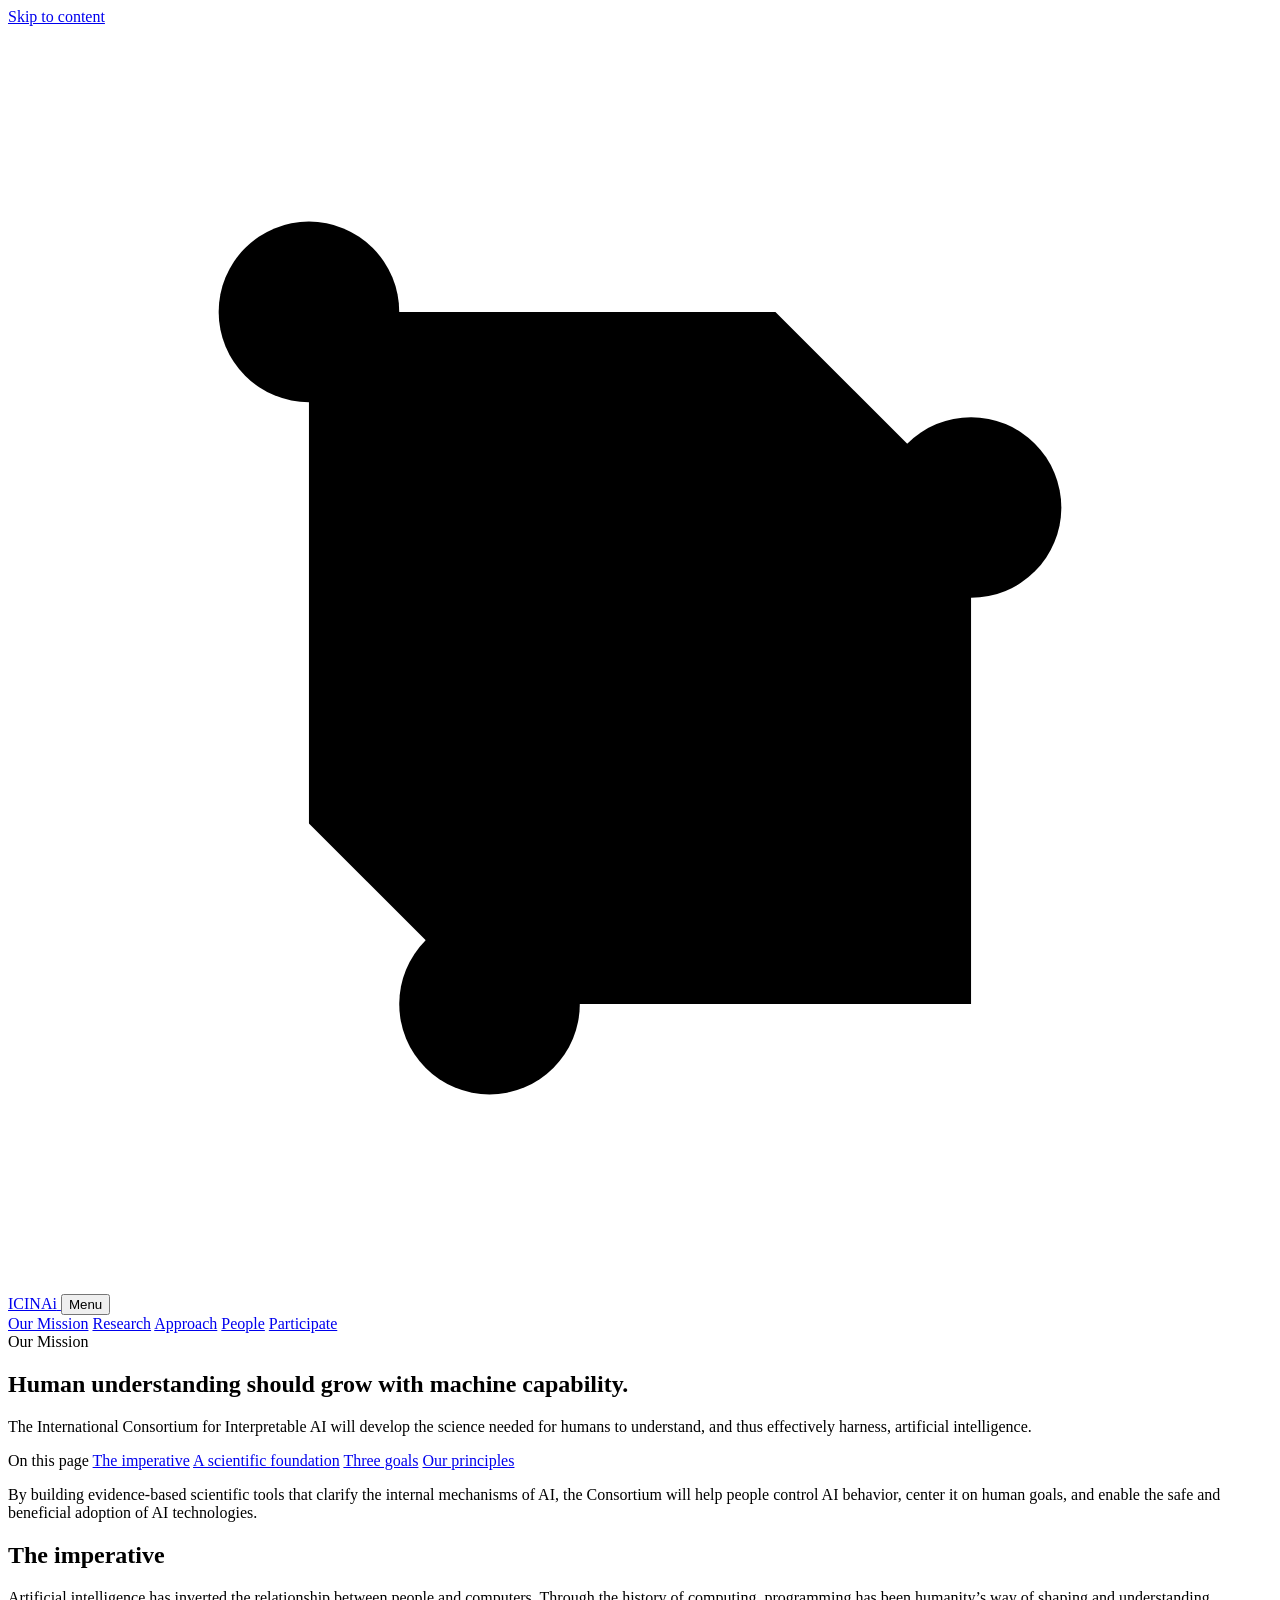
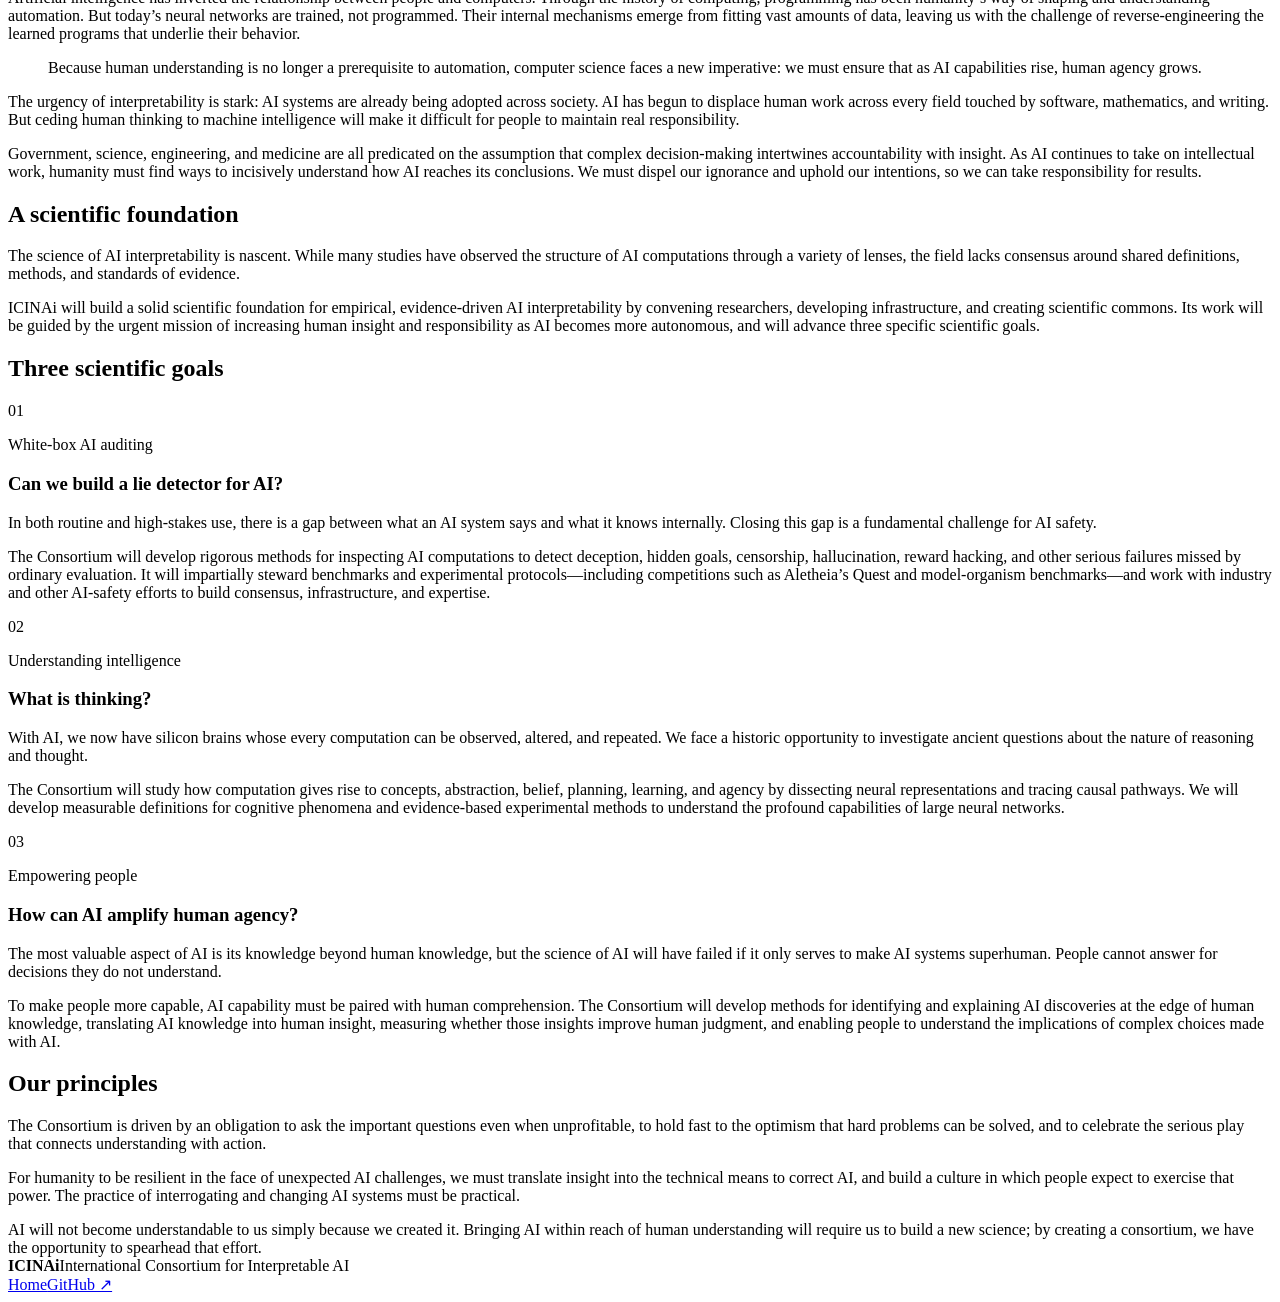
==== mission/index.html @ 148579be "Point GitHub links at the renamed icinai org Co-Authored-By: Claude Opus 5.5 (1M context) <noreply@a" ====
<!doctype html>
<html lang="en">
<head>
  <meta charset="utf-8">
  <meta name="viewport" content="width=device-width, initial-scale=1">
  <meta name="description" content="ICINAi is building the science needed for people to understand, guide, and effectively harness artificial intelligence.">
  <title>Our Mission — ICINAi</title>
  <link rel="icon" href="../favicon.svg" type="image/svg+xml">
  <link rel="preconnect" href="https://fonts.googleapis.com">
  <link rel="preconnect" href="https://fonts.gstatic.com" crossorigin>
  <link href="https://fonts.googleapis.com/css2?family=DM+Sans:wght@400;500;600;700&family=Manrope:wght@500;600;700&display=swap" rel="stylesheet">
  <link rel="stylesheet" href="../styles.css">
</head>
<body class="mission-page">
  <a class="skip-link" href="#main">Skip to content</a>
  <header class="site-header dark-header">
    <a class="brand" href="../" aria-label="ICINAi home">
      <svg class="brand-mark" viewBox="0 0 42 42" aria-hidden="true">
        <path d="M10 9.5h15.5L32 16v16.5H16L10 26.5z"/>
        <circle cx="10" cy="9.5" r="3"/><circle cx="32" cy="16" r="3"/><circle cx="16" cy="32.5" r="3"/>
        <path d="M16 16h9v10h-9z"/>
      </svg>
      <span>ICINAi</span>
    </a>
    <button class="menu-button" aria-expanded="false" aria-controls="site-nav">Menu</button>
    <nav id="site-nav" class="site-nav" aria-label="Primary navigation">
      <a class="active" href="./">Our Mission</a>
      <a href="../index.html#priorities">Research</a>
      <a href="../index.html#approach">Approach</a>
      <a href="../people/">People</a>
      <a class="nav-action" href="../participate/">Participate</a>
    </nav>
  </header>

  <main id="main">
    <section class="mission-hero">
      <div class="mission-kicker">Our Mission</div>
      <h1>Human understanding should grow with machine capability.</h1>
      <p>The International Consortium for Interpretable AI will develop the science needed for humans to understand, and thus effectively harness, artificial intelligence.</p>
    </section>

    <div class="mission-layout section-shell">
      <aside class="mission-rail" aria-label="On this page">
        <span>On this page</span>
        <a href="#imperative">The imperative</a>
        <a href="#foundation">A scientific foundation</a>
        <a href="#goals">Three goals</a>
        <a href="#principles">Our principles</a>
      </aside>

      <article class="mission-article">
        <p class="article-lede">By building evidence-based scientific tools that clarify the internal mechanisms of AI, the Consortium will help people control AI behavior, center it on human goals, and enable the safe and beneficial adoption of AI technologies.</p>

        <section id="imperative">
          <h2>The imperative</h2>
          <p>Artificial intelligence has inverted the relationship between people and computers. Through the history of computing, programming has been humanity’s way of shaping and understanding automation. But today’s neural networks are trained, not programmed. Their internal mechanisms emerge from fitting vast amounts of data, leaving us with the challenge of reverse-engineering the learned programs that underlie their behavior.</p>
          <blockquote>Because human understanding is no longer a prerequisite to automation, computer science faces a new imperative: we must ensure that as AI capabilities rise, human agency grows.</blockquote>
          <p>The urgency of interpretability is stark: AI systems are already being adopted across society. AI has begun to displace human work across every field touched by software, mathematics, and writing. But ceding human thinking to machine intelligence will make it difficult for people to maintain real responsibility.</p>
          <p>Government, science, engineering, and medicine are all predicated on the assumption that complex decision-making intertwines accountability with insight. As AI continues to take on intellectual work, humanity must find ways to incisively understand how AI reaches its conclusions. We must dispel our ignorance and uphold our intentions, so we can take responsibility for results.</p>
        </section>

        <section id="foundation">
          <h2>A scientific foundation</h2>
          <p>The science of AI interpretability is nascent. While many studies have observed the structure of AI computations through a variety of lenses, the field lacks consensus around shared definitions, methods, and standards of evidence.</p>
          <p>ICINAi will build a solid scientific foundation for empirical, evidence-driven AI interpretability by convening researchers, developing infrastructure, and creating scientific commons. Its work will be guided by the urgent mission of increasing human insight and responsibility as AI becomes more autonomous, and will advance three specific scientific goals.</p>
        </section>

        <section id="goals" class="goal-chapters">
          <h2>Three scientific goals</h2>
          <div class="goal-chapter">
            <div class="goal-number">01</div>
            <div>
              <p class="goal-label">White-box AI auditing</p>
              <h3>Can we build a lie detector for AI?</h3>
              <p>In both routine and high-stakes use, there is a gap between what an AI system says and what it knows internally. Closing this gap is a fundamental challenge for AI safety.</p>
              <p>The Consortium will develop rigorous methods for inspecting AI computations to detect deception, hidden goals, censorship, hallucination, reward hacking, and other serious failures missed by ordinary evaluation. It will impartially steward benchmarks and experimental protocols—including competitions such as Aletheia’s Quest and model-organism benchmarks—and work with industry and other AI-safety efforts to build consensus, infrastructure, and expertise.</p>
            </div>
          </div>
          <div class="goal-chapter">
            <div class="goal-number">02</div>
            <div>
              <p class="goal-label">Understanding intelligence</p>
              <h3>What is thinking?</h3>
              <p>With AI, we now have silicon brains whose every computation can be observed, altered, and repeated. We face a historic opportunity to investigate ancient questions about the nature of reasoning and thought.</p>
              <p>The Consortium will study how computation gives rise to concepts, abstraction, belief, planning, learning, and agency by dissecting neural representations and tracing causal pathways. We will develop measurable definitions for cognitive phenomena and evidence-based experimental methods to understand the profound capabilities of large neural networks.</p>
            </div>
          </div>
          <div class="goal-chapter">
            <div class="goal-number">03</div>
            <div>
              <p class="goal-label">Empowering people</p>
              <h3>How can AI amplify human agency?</h3>
              <p>The most valuable aspect of AI is its knowledge beyond human knowledge, but the science of AI will have failed if it only serves to make AI systems superhuman. People cannot answer for decisions they do not understand.</p>
              <p>To make people more capable, AI capability must be paired with human comprehension. The Consortium will develop methods for identifying and explaining AI discoveries at the edge of human knowledge, translating AI knowledge into human insight, measuring whether those insights improve human judgment, and enabling people to understand the implications of complex choices made with AI.</p>
            </div>
          </div>
        </section>

        <section id="principles">
          <h2>Our principles</h2>
          <p>The Consortium is driven by an obligation to ask the important questions even when unprofitable, to hold fast to the optimism that hard problems can be solved, and to celebrate the serious play that connects understanding with action.</p>
          <p>For humanity to be resilient in the face of unexpected AI challenges, we must translate insight into the technical means to correct AI, and build a culture in which people expect to exercise that power. The practice of interrogating and changing AI systems must be practical.</p>
          <div class="closing-statement">AI will not become understandable to us simply because we created it. Bringing AI within reach of human understanding will require us to build a new science; by creating a consortium, we have the opportunity to spearhead that effort.</div>
        </section>
      </article>
    </div>
  </main>

  <footer class="site-footer">
    <div class="footer-brand"><strong>ICINAi</strong><span>International Consortium for Interpretable AI</span></div>
    <div class="footer-meta"><a href="../index.html">Home</a><a href="https://github.com/icinai">GitHub ↗</a></div>
  </footer>
  <script src="../script.js"></script>
</body>
</html>
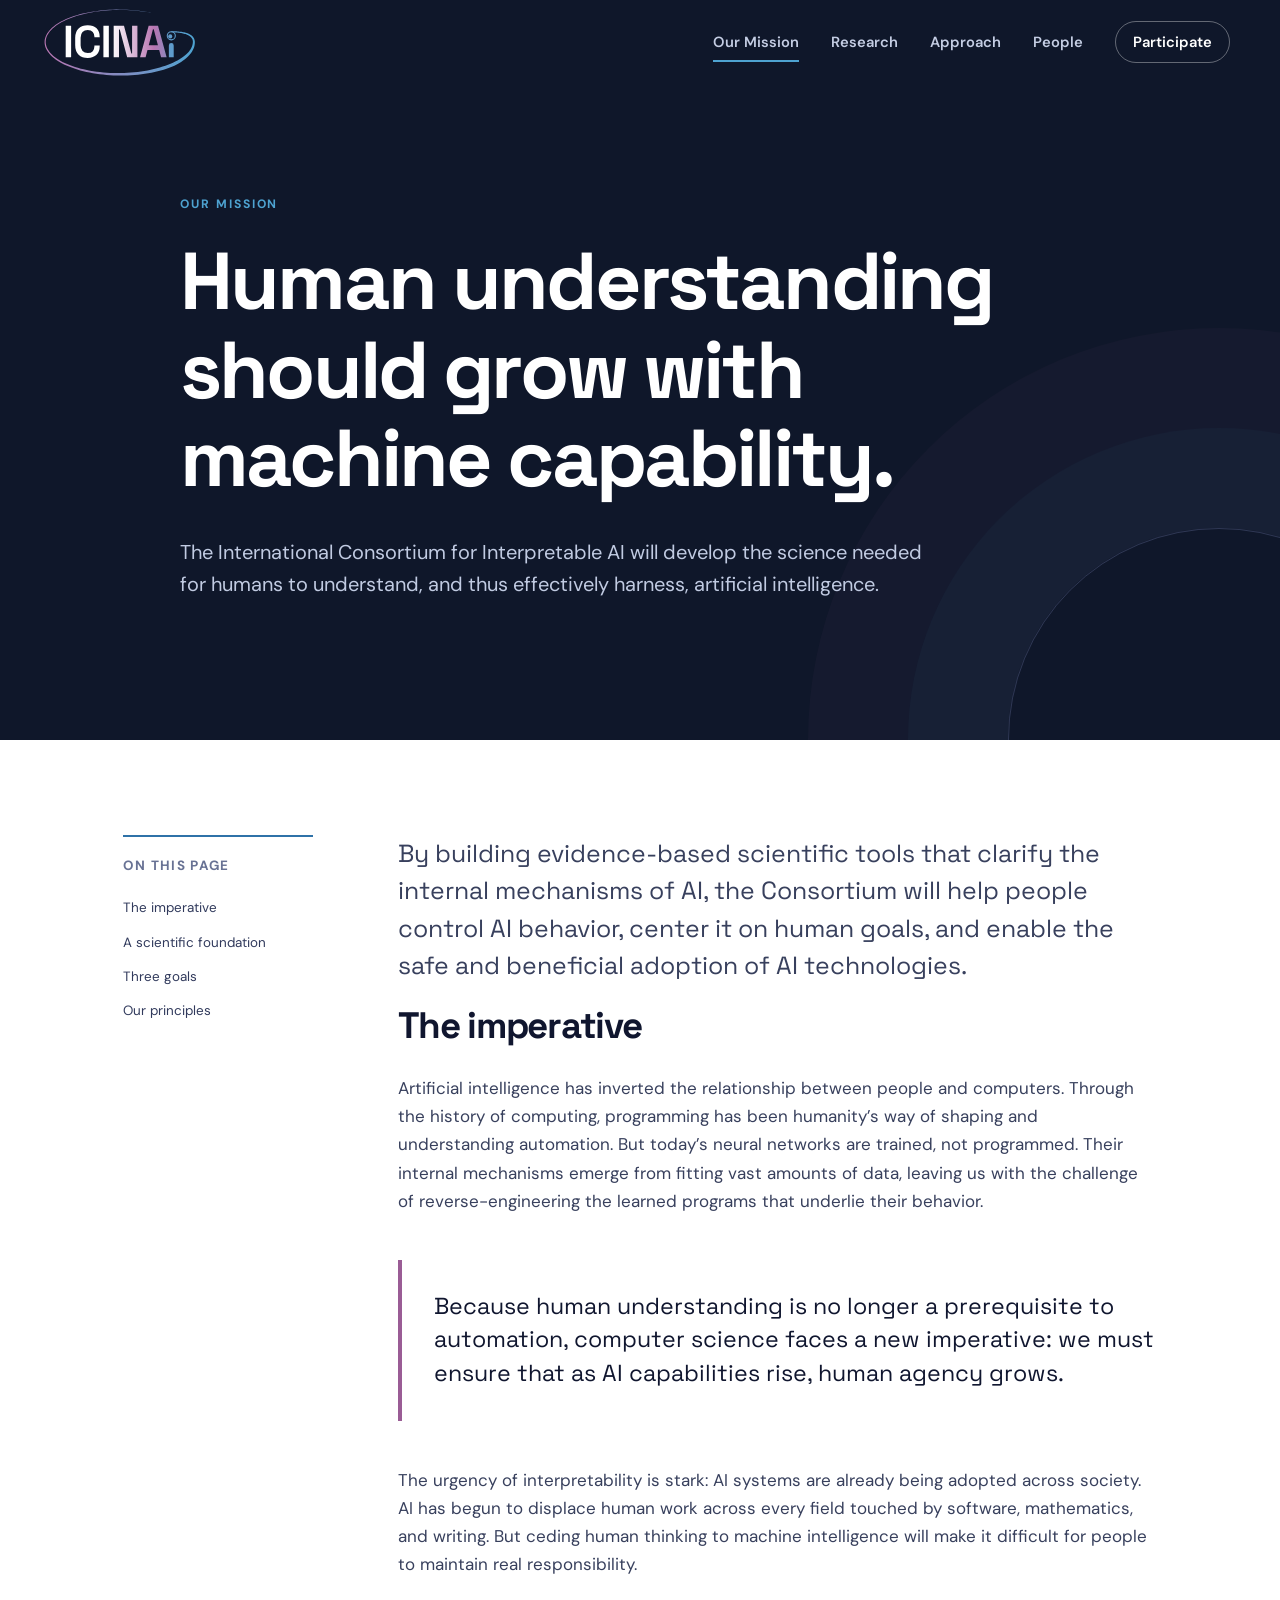
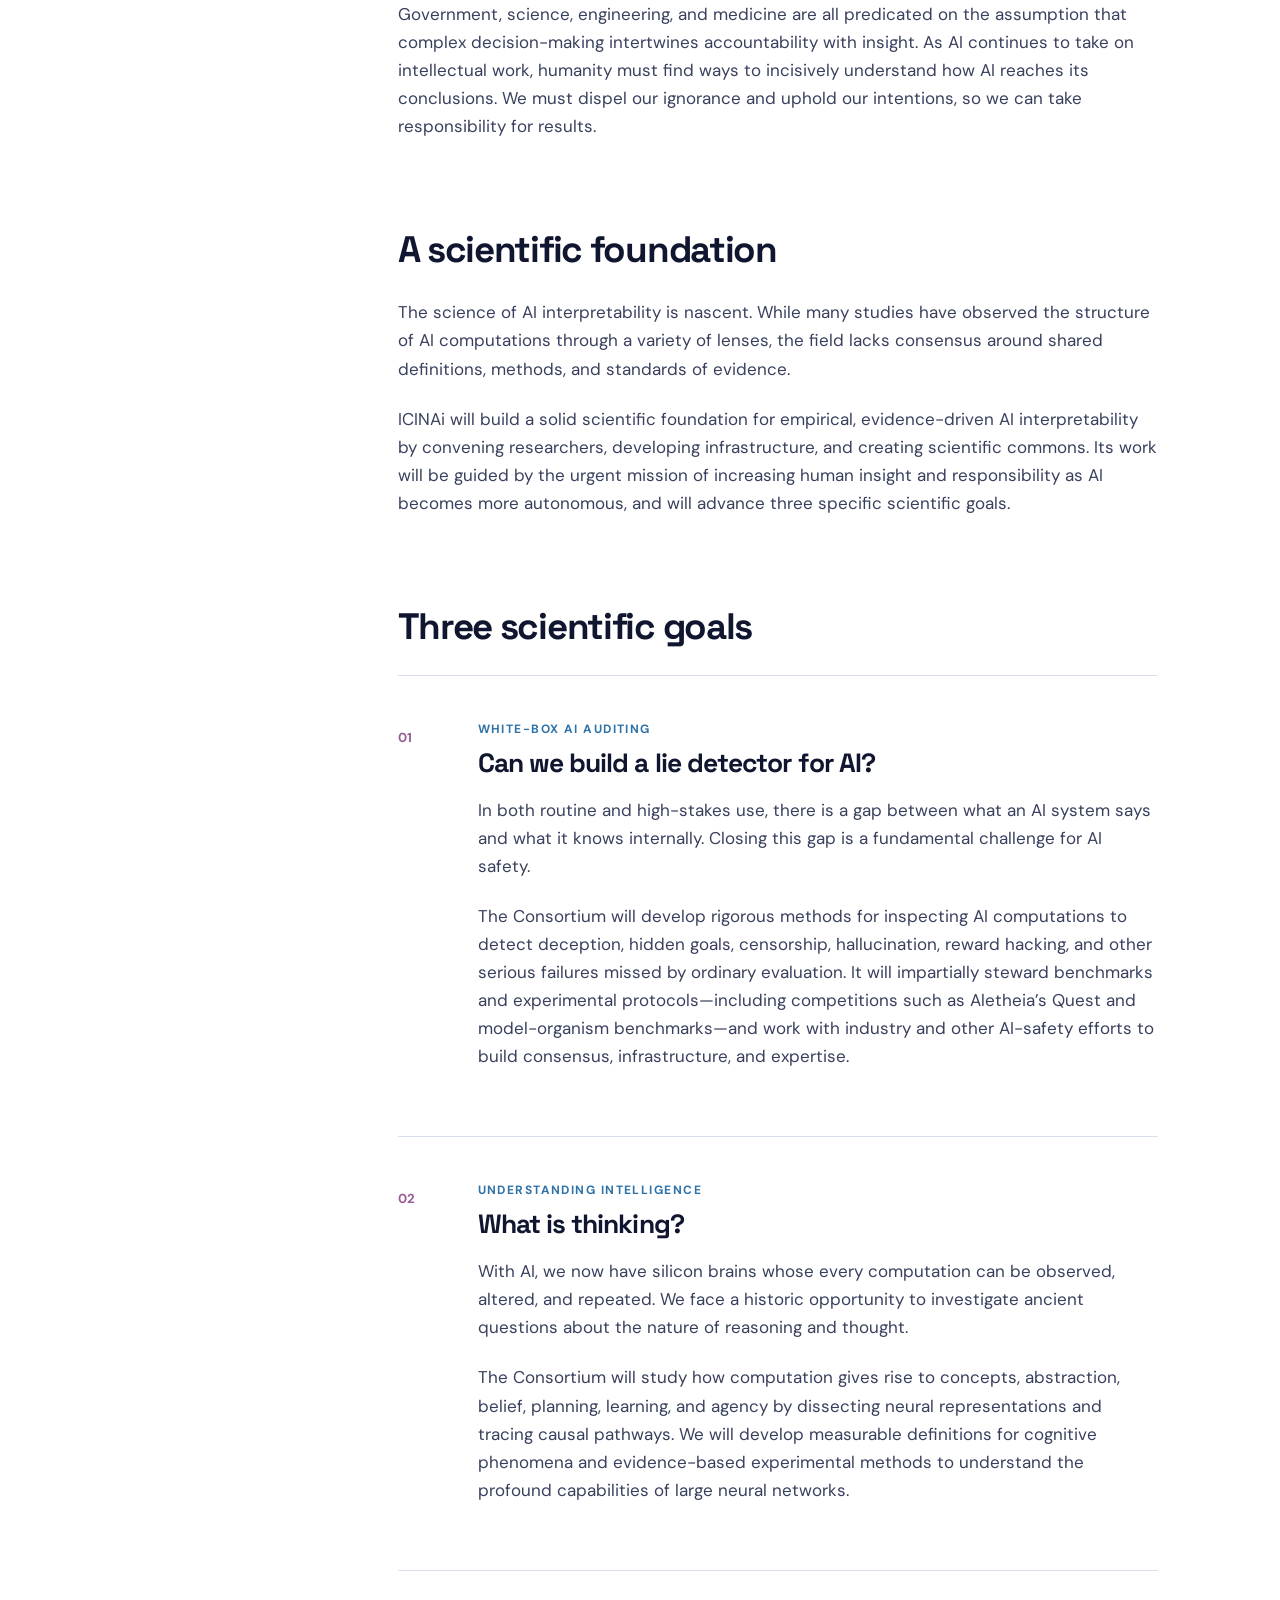
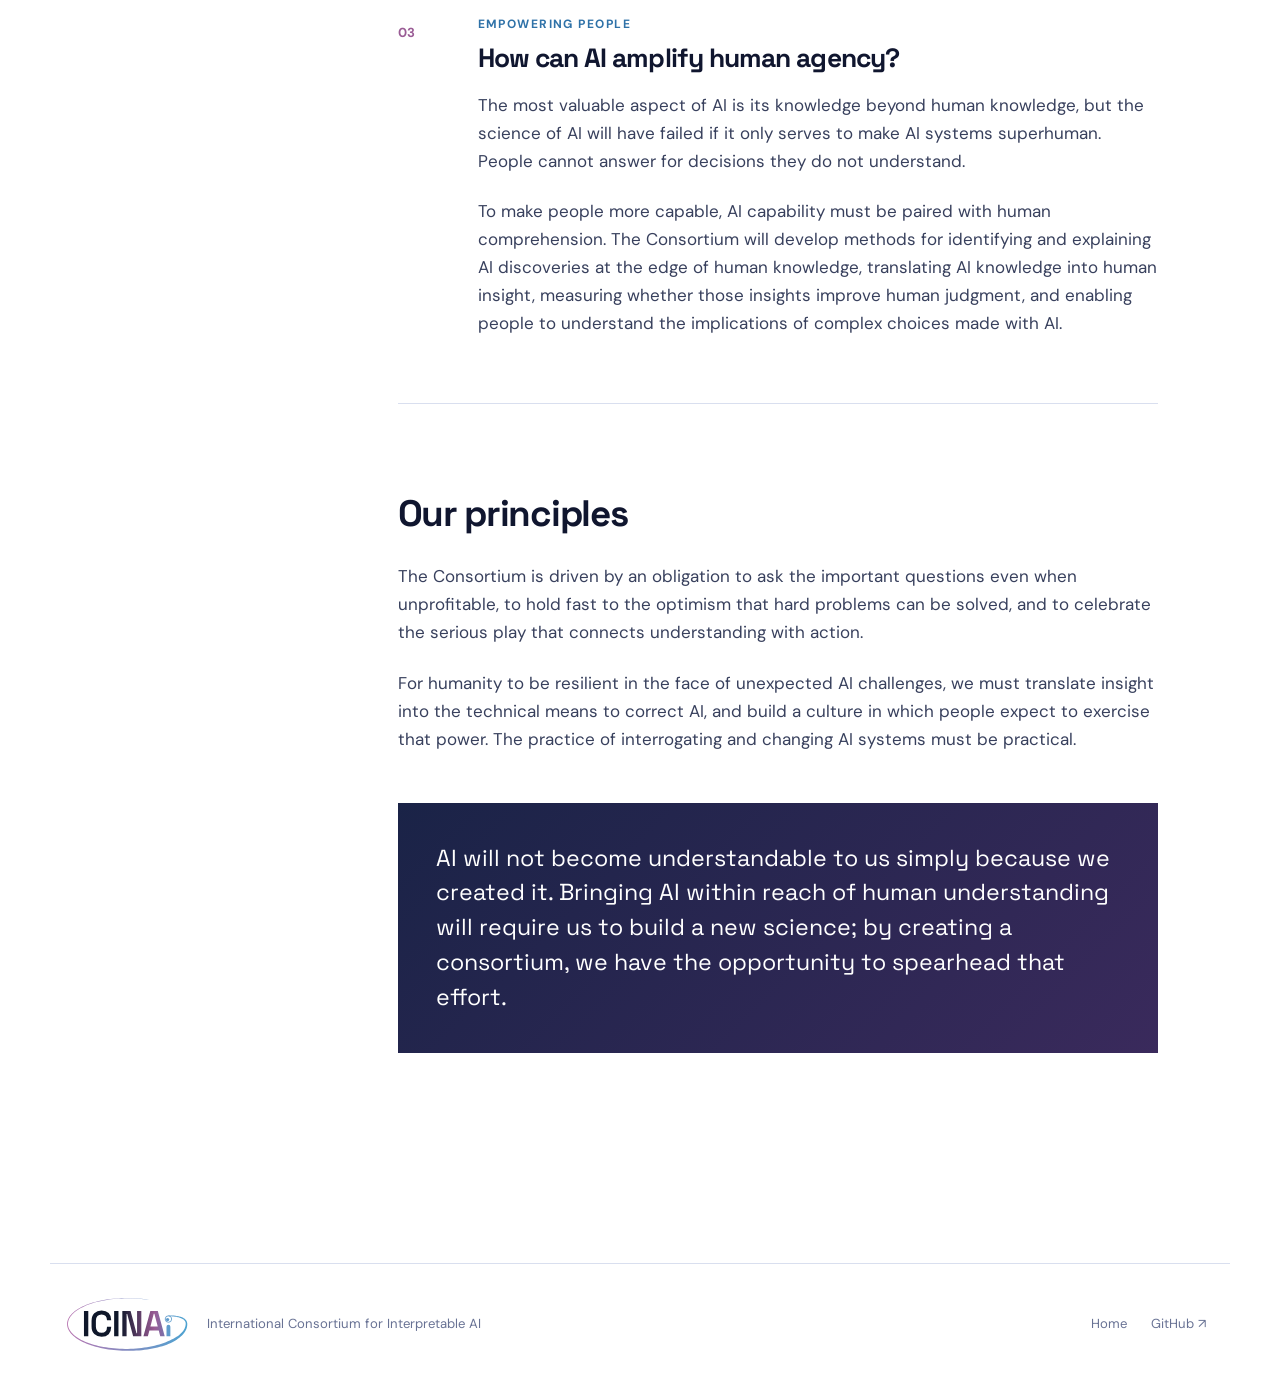
==== commit 740a78bc: "Rebrand site with the new ICINAi logo and NDIF palette New logo in the header (light and dark varian" ====
--- a/mission/index.html
+++ b/mission/index.html
@@ -5,22 +5,26 @@
   <meta name="viewport" content="width=device-width, initial-scale=1">
   <meta name="description" content="ICINAi is building the science needed for people to understand, guide, and effectively harness artificial intelligence.">
   <title>Our Mission — ICINAi</title>
+  <link rel="icon" href="../favicon.ico" sizes="any">
   <link rel="icon" href="../favicon.svg" type="image/svg+xml">
+  <link rel="apple-touch-icon" href="../apple-touch-icon.png">
+  <meta name="theme-color" content="#0F172A">
+  <meta property="og:type" content="website">
+  <meta property="og:url" content="https://icinai.org/mission/">
+  <meta property="og:title" content="Our Mission — ICINAi">
+  <meta property="og:description" content="ICINAi is building the science needed for people to understand, guide, and effectively harness artificial intelligence.">
+  <meta property="og:image" content="https://icinai.org/brand/png/icinai-social-card.png">
+  <meta name="twitter:card" content="summary_large_image">
   <link rel="preconnect" href="https://fonts.googleapis.com">
   <link rel="preconnect" href="https://fonts.gstatic.com" crossorigin>
-  <link href="https://fonts.googleapis.com/css2?family=DM+Sans:wght@400;500;600;700&family=Manrope:wght@500;600;700&display=swap" rel="stylesheet">
+  <link href="https://fonts.googleapis.com/css2?family=DM+Sans:wght@400;500;600;700&family=Space+Grotesk:wght@500;600;700&display=swap" rel="stylesheet">
   <link rel="stylesheet" href="../styles.css">
 </head>
 <body class="mission-page">
   <a class="skip-link" href="#main">Skip to content</a>
   <header class="site-header dark-header">
     <a class="brand" href="../" aria-label="ICINAi home">
-      <svg class="brand-mark" viewBox="0 0 42 42" aria-hidden="true">
-        <path d="M10 9.5h15.5L32 16v16.5H16L10 26.5z"/>
-        <circle cx="10" cy="9.5" r="3"/><circle cx="32" cy="16" r="3"/><circle cx="16" cy="32.5" r="3"/>
-        <path d="M16 16h9v10h-9z"/>
-      </svg>
-      <span>ICINAi</span>
+      <img class="brand-logo" src="../brand/logo/icinai-logo-color-on-dark.svg" alt="ICINAi" width="155" height="70">
     </a>
     <button class="menu-button" aria-expanded="false" aria-controls="site-nav">Menu</button>
     <nav id="site-nav" class="site-nav" aria-label="Primary navigation">
@@ -107,7 +111,7 @@
   </main>
 
   <footer class="site-footer">
-    <div class="footer-brand"><strong>ICINAi</strong><span>International Consortium for Interpretable AI</span></div>
+    <div class="footer-brand"><img class="footer-logo" src="../brand/logo/icinai-logo-color-on-light.svg" alt="ICINAi" width="124" height="56"><span>International Consortium for Interpretable AI</span></div>
     <div class="footer-meta"><a href="../index.html">Home</a><a href="https://github.com/icinai">GitHub ↗</a></div>
   </footer>
   <script src="../script.js"></script>
--- a/styles.css
+++ b/styles.css
@@ -0,0 +1,241 @@
+:root {
+  --ink: #10162f;
+  --ink-soft: #313a5c;
+  --navy: #0F172A;
+  --navy-2: #1a2347;
+  --blue: #2F72A8;
+  --blue-bright: #4EA3D1;
+  --violet: #9A5C95;
+  --cyan: #4EA3D1;
+  --brand-purple: #B875B1;
+  --brand-mid: #838CC1;
+  --brand-blue: #4EA3D1;
+  --brand-gradient: linear-gradient(90deg, var(--brand-purple), var(--brand-mid) 50%, var(--brand-blue));
+  --paper: #f6f8fd;
+  --white: #ffffff;
+  --line: #d9dfef;
+  --muted: #687294;
+  --max: 1180px;
+  --display: "Space Grotesk", "DM Sans", sans-serif;
+  --body: "DM Sans", sans-serif;
+}
+
+* { box-sizing: border-box; }
+html { scroll-behavior: smooth; }
+body { margin: 0; color: var(--ink); background: var(--paper); font-family: var(--body); font-size: 17px; line-height: 1.65; }
+a { color: inherit; text-decoration: none; }
+.skip-link { position: absolute; left: 1rem; top: -5rem; z-index: 100; padding: .7rem 1rem; background: white; color: var(--ink); border-radius: .4rem; }
+.skip-link:focus { top: 1rem; }
+
+.site-header { height: 84px; max-width: var(--max); margin: 0 auto; padding: 0 24px; display: flex; align-items: center; justify-content: space-between; position: relative; z-index: 20; }
+.brand { display: inline-flex; align-items: center; margin-left: -8px; }
+.brand-logo { display: block; height: 70px; width: auto; }
+.site-nav { display: flex; align-items: center; gap: 32px; font-size: .92rem; font-weight: 600; }
+.site-nav > a:not(.nav-action) { color: var(--ink-soft); position: relative; }
+.site-nav > a:not(.nav-action)::after { content: ""; position: absolute; height: 2px; width: 0; left: 0; bottom: -8px; background: var(--blue); transition: width .2s ease; }
+.site-nav > a:hover::after, .site-nav > a.active::after { width: 100%; }
+.nav-action { border: 1px solid #b9c4df; border-radius: 999px; padding: 8px 17px; transition: .2s ease; }
+.nav-action:hover { background: var(--navy); color: white; border-color: var(--navy); }
+.menu-button { display: none; border: 1px solid var(--line); background: transparent; border-radius: 999px; padding: 7px 14px; color: inherit; font: inherit; font-size: .88rem; }
+
+.hero { min-height: 690px; position: relative; overflow: hidden; background: var(--navy); color: white; display: grid; grid-template-columns: minmax(0, 1fr) 300px; gap: 60px; align-items: end; padding: 120px max(24px, calc((100vw - var(--max)) / 2)) 85px; }
+.hero::before { content: ""; position: absolute; inset: 0; background: radial-gradient(circle at 76% 35%, rgba(78,163,209,.20), transparent 28%), radial-gradient(circle at 35% 100%, rgba(184,117,177,.18), transparent 34%); }
+.hero-grid { position: absolute; inset: 0 0 0 50%; opacity: .18; background-image: linear-gradient(rgba(255,255,255,.18) 1px, transparent 1px), linear-gradient(90deg, rgba(255,255,255,.18) 1px, transparent 1px); background-size: 64px 64px; mask-image: linear-gradient(to left, black, transparent); }
+.hero-orbit { position: absolute; border: 1px solid rgba(131,140,193,.30); border-radius: 50%; }
+.orbit-one { width: 430px; height: 430px; right: -115px; top: 90px; }
+.orbit-two { width: 650px; height: 650px; right: -220px; top: -20px; }
+.hero-copy { max-width: 810px; position: relative; z-index: 2; }
+.eyebrow, .section-label { text-transform: uppercase; letter-spacing: .14em; font-size: .72rem; font-weight: 700; color: var(--blue); }
+.eyebrow { color: #c4d3ff; display: flex; align-items: center; gap: 10px; margin: 0 0 28px; }
+.hero .eyebrow { font-size: clamp(.9rem, 1.8vw, 1.575rem); line-height: 1.45; width: max-content; max-width: calc(100vw - 48px); white-space: nowrap; }
+.eyebrow-rule { flex: 0 0 28px; width: 28px; height: 1px; background: var(--cyan); }
+.tight-a { display: inline-block; margin-left: -.07em; }
+.lowercase-i { display: inline-block; margin-left: -.11em; text-transform: lowercase; }
+.section-label .tight-a, .mission-kicker .tight-a { margin-left: -.12em; }
+.section-label .lowercase-i, .mission-kicker .lowercase-i { margin-left: -.08em; }
+h1, h2, h3 { font-family: var(--display); letter-spacing: -.035em; line-height: 1.1; margin-top: 0; }
+.hero h1 { font-size: clamp(3rem, 6.4vw, 6.1rem); max-width: 980px; margin-bottom: 30px; font-weight: 600; }
+.hero h1 em { font-style: normal; color: var(--brand-blue); background: var(--brand-gradient); -webkit-background-clip: text; background-clip: text; -webkit-text-fill-color: transparent; }
+.hero-lede { font-size: clamp(1.05rem, 1.7vw, 1.3rem); max-width: 700px; color: #c1cbe6; line-height: 1.55; }
+.hero-actions { display: flex; gap: 12px; margin-top: 40px; }
+.button { display: inline-flex; align-items: center; justify-content: center; gap: 10px; min-height: 50px; padding: 0 23px; border-radius: 6px; font-weight: 600; font-size: .95rem; }
+.button-primary { background: var(--blue); color: white; }
+.button-primary:hover { background: #3A84BC; }
+.button-secondary { border: 1px solid rgba(255,255,255,.28); color: white; }
+.button-secondary:hover { background: rgba(255,255,255,.08); }
+.hero-principle { position: relative; z-index: 2; border-left: 1px solid rgba(255,255,255,.28); padding-left: 24px; margin-bottom: 10px; }
+.principle-number { color: var(--cyan); font-size: .75rem; letter-spacing: .12em; }
+.hero-principle p { color: #aebbdc; line-height: 1.45; font-size: 1rem; }
+.hero-principle strong { color: white; display: block; font-weight: 600; }
+
+.section-shell { max-width: var(--max); margin: 0 auto; padding-left: 24px; padding-right: 24px; }
+.purpose-section { display: grid; grid-template-columns: 170px minmax(0, 1fr) 333px; gap: 50px; padding-top: 115px; padding-bottom: 115px; }
+.purpose-copy h2, .approach-intro h2, .join-section h2 { font-size: clamp(2rem, 4vw, 3.6rem); margin-bottom: 28px; }
+.purpose-copy p, .approach-intro > p { color: var(--ink-soft); font-size: 1.08rem; max-width: 680px; }
+.purpose-note { border-top: 3px solid var(--violet); padding-top: 22px; align-self: center; }
+.purpose-note p { font-family: var(--display); font-size: 1.25rem; line-height: 1.45; margin: 0; }
+
+.priorities-section { background: linear-gradient(140deg, var(--navy), #141b3a 68%, #221e48); color: white; padding: 105px 0 115px; }
+.section-heading { display: flex; justify-content: space-between; gap: 60px; align-items: end; margin-bottom: 56px; }
+.section-heading h2 { font-size: clamp(2.2rem, 4.5vw, 4rem); margin: 12px 0 0; }
+.section-heading > p { color: #adb8d5; max-width: 390px; margin: 0; }
+.section-label.light { color: var(--cyan); }
+.priority-grid { display: grid; grid-template-columns: repeat(3, 1fr); border: 1px solid rgba(255,255,255,.16); }
+.priority-card { min-height: 410px; padding: 34px; border-right: 1px solid rgba(255,255,255,.16); display: flex; flex-direction: column; position: relative; transition: transform .2s ease, background .2s ease; }
+.priority-card:last-child { border-right: 0; }
+.priority-card:hover { background: rgba(255,255,255,.035); transform: translateY(-3px); }
+.priority-card.featured { background: linear-gradient(155deg, rgba(78,163,209,.16), rgba(184,117,177,.12)); }
+.card-index { font-size: .75rem; color: var(--cyan); letter-spacing: .1em; margin-bottom: 60px; }
+.priority-card h3 { font-size: 1.65rem; line-height: 1.28; margin-bottom: 20px; }
+.priority-card p { color: #b7c2dc; font-size: .98rem; line-height: 1.6; }
+.card-tag { margin-top: auto; padding-top: 22px; color: #dce5ff; font-size: .78rem; font-weight: 700; letter-spacing: .07em; text-transform: uppercase; }
+
+.approach-section { padding-top: 120px; padding-bottom: 120px; display: grid; grid-template-columns: 1fr 1fr; gap: 110px; }
+.approach-list article { display: grid; grid-template-columns: 42px 1fr; gap: 25px; border-top: 1px solid var(--line); padding: 28px 0; }
+.approach-list article:last-child { border-bottom: 1px solid var(--line); }
+.approach-list article > span { color: var(--violet); font-size: .78rem; font-weight: 700; }
+.approach-list h3 { font-size: 1.3rem; margin-bottom: 8px; }
+.approach-list p { color: var(--muted); font-size: .97rem; line-height: 1.55; margin: 0; }
+
+.network-section { background: linear-gradient(120deg, #7A4E83, #4F5E9E 50%, #2C6E9E); color: white; padding: 100px 0; }
+.network-grid { display: grid; grid-template-columns: 1fr 1fr; gap: 100px; align-items: center; }
+.network-section .section-label.light { color: rgba(255,255,255,.78); }
+.network-section h2 { font-size: clamp(2.5rem, 5vw, 4.6rem); margin: 15px 0 0; }
+.hub-list { border-top: 1px solid rgba(255,255,255,.35); }
+.hub { display: grid; grid-template-columns: 18px 1fr; gap: 18px; padding: 22px 0; border-bottom: 1px solid rgba(255,255,255,.35); align-items: center; }
+.hub-dot { width: 8px; height: 8px; border: 2px solid white; border-radius: 50%; box-shadow: 0 0 0 5px rgba(255,255,255,.12); }
+.hub strong { display: block; font-family: var(--display); font-size: 1.1rem; }
+.hub small { color: #dce6ff; font-size: .85rem; }
+
+.join-section { padding-top: 110px; padding-bottom: 110px; display: grid; grid-template-columns: 1.23fr .77fr; gap: 100px; align-items: end; }
+.join-section h2 { margin: 15px 0 0; }
+.join-copy p { color: var(--ink-soft); margin-top: 0; }
+.text-link { color: var(--blue); font-weight: 700; display: inline-flex; gap: 8px; border-bottom: 1px solid #A9C8E0; padding-bottom: 4px; }
+
+.site-footer { max-width: var(--max); margin: 0 auto; padding: 32px 24px 45px; border-top: 1px solid var(--line); display: flex; justify-content: space-between; align-items: center; gap: 30px; font-size: .82rem; color: var(--muted); }
+.footer-brand { display: flex; align-items: center; gap: 18px; }
+.footer-logo { display: block; height: 56px; width: auto; margin-left: -9px; }
+.footer-meta { display: flex; gap: 24px; }
+
+.mission-page { background: white; }
+.dark-header { max-width: none; padding-left: max(24px, calc((100vw - var(--max)) / 2)); padding-right: max(24px, calc((100vw - var(--max)) / 2)); color: white; background: var(--navy); }
+.dark-header .site-nav > a:not(.nav-action) { color: #c4cde3; }
+.dark-header .site-nav > a:not(.nav-action)::after { background: var(--cyan); }
+.dark-header .nav-action { border-color: rgba(255,255,255,.35); }
+.dark-header .nav-action:hover { background: white; color: var(--navy); }
+.mission-hero { background: var(--navy); color: white; padding: 110px max(24px, calc((100vw - 920px) / 2)) 120px; position: relative; overflow: hidden; }
+.mission-hero::after { content: ""; position: absolute; width: 420px; height: 420px; border: 1px solid rgba(131,140,193,.28); border-radius: 50%; right: -150px; bottom: -210px; box-shadow: 0 0 0 100px rgba(78,163,209,.04), 0 0 0 200px rgba(184,117,177,.035); }
+.mission-kicker { color: var(--cyan); font-size: .76rem; text-transform: uppercase; letter-spacing: .16em; font-weight: 700; }
+.mission-hero h1 { font-size: clamp(3rem, 6.3vw, 5.8rem); max-width: 900px; margin: 24px 0 32px; position: relative; z-index: 1; }
+.mission-hero > p { max-width: 750px; color: #c1cbe2; font-size: 1.25rem; line-height: 1.6; position: relative; z-index: 1; }
+.mission-layout { display: grid; grid-template-columns: 190px minmax(0, 760px); gap: 85px; padding-top: 95px; padding-bottom: 120px; justify-content: center; }
+.mission-rail { position: sticky; top: 30px; align-self: start; display: flex; flex-direction: column; gap: 12px; border-top: 2px solid var(--blue); padding-top: 18px; font-size: .84rem; }
+.mission-rail span { text-transform: uppercase; letter-spacing: .1em; color: var(--muted); font-weight: 700; margin-bottom: 8px; }
+.mission-rail a { color: var(--ink-soft); }
+.mission-rail a:hover { color: var(--blue); }
+.mission-article { min-width: 0; }
+.article-lede { font-family: var(--display); font-size: 1.55rem; line-height: 1.5; color: var(--ink); margin: 0 0 90px; }
+.mission-article section { scroll-margin-top: 30px; margin-bottom: 90px; }
+.mission-article h2 { font-size: 2.3rem; margin-bottom: 28px; }
+.mission-article p { color: #38405d; margin: 0 0 22px; }
+.mission-article blockquote { margin: 45px 0; padding: 30px 0 30px 32px; border-left: 4px solid var(--violet); font-family: var(--display); font-size: 1.45rem; line-height: 1.45; color: var(--ink); }
+.goal-chapter { display: grid; grid-template-columns: 52px 1fr; gap: 28px; padding: 44px 0; border-top: 1px solid var(--line); }
+.goal-chapter:last-child { border-bottom: 1px solid var(--line); }
+.goal-number { color: var(--violet); font-size: .82rem; font-weight: 700; padding-top: 7px; }
+.goal-label { color: var(--blue) !important; font-size: .75rem; text-transform: uppercase; letter-spacing: .12em; font-weight: 700; margin-bottom: 9px !important; }
+.goal-chapter h3 { font-size: 1.65rem; margin-bottom: 18px; }
+.closing-statement { margin-top: 50px; padding: 38px; color: white; background: linear-gradient(135deg, var(--navy-2), #3a2a5c); font-family: var(--display); font-size: 1.45rem; line-height: 1.5; }
+
+.people-page { background: white; }
+.people-hero { position: relative; overflow: hidden; background: var(--navy); color: white; padding: 92px 24px 104px; }
+.people-hero::before { content: ""; position: absolute; width: 620px; height: 620px; right: -250px; top: -340px; border: 1px solid rgba(131,140,193,.26); border-radius: 50%; box-shadow: 0 0 0 105px rgba(78,163,209,.05), 0 0 0 210px rgba(184,117,177,.04); }
+.people-hero-inner { position: relative; z-index: 1; max-width: 920px; margin: 0 auto; }
+.people-hero h1 { max-width: 850px; margin: 24px 0 30px; font-size: clamp(3rem, 6.4vw, 5.8rem); }
+.people-hero p:last-child { max-width: 720px; margin: 0; color: #c1cbe2; font-size: 1.22rem; line-height: 1.65; }
+.people-section { padding-top: 105px; padding-bottom: 120px; }
+.people-heading { display: grid; grid-template-columns: minmax(0, 1fr) 390px; gap: 60px; align-items: end; margin-bottom: 58px; }
+.people-heading h2 { margin: 12px 0 0; font-size: clamp(2.5rem, 5vw, 4.2rem); }
+.people-heading > p { margin: 0; color: var(--muted); }
+.people-grid { display: grid; grid-template-columns: repeat(2, minmax(0, 1fr)); gap: 22px; }
+.person-card { display: grid; grid-template-columns: 124px minmax(0, 1fr); gap: 26px; min-height: 250px; padding: 28px; border: 1px solid var(--line); border-radius: 10px; background: white; box-shadow: 0 10px 35px rgba(16,22,47,.035); }
+.person-photo { display: block; width: 124px; height: 124px; aspect-ratio: 1; object-fit: cover; object-position: center top; border-radius: 50%; background: #e8ecf6; border: 4px solid white; box-shadow: 0 0 0 1px var(--line), 0 8px 25px rgba(16,22,47,.13); }
+.person-card h3 { margin: 2px 0 6px; font-size: 1.32rem; letter-spacing: -.025em; }
+.person-card h3 a { text-decoration-line: underline; text-decoration-color: transparent; text-underline-offset: 5px; transition: color .2s ease, text-decoration-color .2s ease; }
+.person-card h3 a:hover { color: var(--blue); text-decoration-color: #A9C8E0; }
+.person-affiliation { min-height: 2.6em; margin: 0 0 17px !important; color: var(--blue) !important; font-size: .72rem !important; font-weight: 700; line-height: 1.3 !important; letter-spacing: .07em; text-transform: uppercase; }
+.person-card p:last-child { margin: 0; color: #454e6c; font-size: .94rem; line-height: 1.58; }
+.founders-section { padding: 100px 0 115px; background: var(--paper); border-top: 1px solid var(--line); }
+.founders-heading { margin-bottom: 48px; }
+.founder-list { display: grid; grid-template-columns: repeat(3, minmax(0, 1fr)); margin: 0; padding: 0; list-style: none; border-top: 1px solid var(--line); }
+.founder-list li { border-bottom: 1px solid var(--line); }
+.founder-list li:not(:nth-child(3n)) { border-right: 1px solid var(--line); }
+.founder-list a { display: flex; justify-content: space-between; align-items: center; min-height: 72px; padding: 14px 22px; font-family: var(--display); font-weight: 600; transition: color .2s ease, background .2s ease; }
+.founder-list a::after { content: "↗"; color: var(--blue); font-size: .86rem; }
+.founder-list a:hover { color: var(--blue); background: white; }
+
+@media (max-width: 900px) {
+  .hero { min-height: 650px; grid-template-columns: 1fr; gap: 55px; padding-top: 90px; }
+  .hero .eyebrow { width: auto; max-width: none; white-space: normal; }
+  .hero-principle { max-width: 320px; }
+  .purpose-section { grid-template-columns: 130px 1fr; }
+  .purpose-note { grid-column: 2; }
+  .priority-grid { grid-template-columns: 1fr; }
+  .priority-card { min-height: 320px; border-right: 0; border-bottom: 1px solid rgba(255,255,255,.16); }
+  .card-index { margin-bottom: 30px; }
+  .approach-section, .network-grid, .join-section { grid-template-columns: 1fr; gap: 55px; }
+  .mission-layout { grid-template-columns: 1fr; }
+  .mission-rail { display: none; }
+  .people-heading { grid-template-columns: 1fr; gap: 22px; }
+  .people-grid { grid-template-columns: 1fr; }
+  .founder-list { grid-template-columns: repeat(2, minmax(0, 1fr)); }
+  .founder-list li:not(:nth-child(3n)) { border-right: 0; }
+  .founder-list li:nth-child(odd) { border-right: 1px solid var(--line); }
+}
+
+@media (max-width: 680px) {
+  body { font-size: 16px; }
+  .site-header { height: 72px; }
+  .brand-logo { height: 56px; }
+  .menu-button { display: block; }
+  .site-nav { display: none; position: absolute; top: 64px; left: 16px; right: 16px; flex-direction: column; align-items: stretch; gap: 0; padding: 10px; background: white; border: 1px solid var(--line); border-radius: 10px; box-shadow: 0 16px 50px rgba(9,20,49,.15); color: var(--ink); }
+  .site-nav.open { display: flex; }
+  .site-nav a { padding: 12px; }
+  .site-nav > a:not(.nav-action) { color: var(--ink-soft); }
+  .site-nav > a:not(.nav-action)::after { display: none; }
+  .nav-action { text-align: center; margin-top: 5px; }
+  .dark-header .site-nav > a:not(.nav-action) { color: var(--ink-soft); }
+  .hero { min-height: 690px; padding-top: 75px; padding-bottom: 60px; }
+  .hero h1 { font-size: clamp(2.3rem, 11.5vw, 3.6rem); }
+  .hero-actions { align-items: stretch; flex-direction: column; max-width: 300px; }
+  .purpose-section { display: block; padding-top: 80px; padding-bottom: 80px; }
+  .purpose-copy { margin-top: 22px; }
+  .purpose-note { margin-top: 45px; }
+  .section-heading { display: block; }
+  .section-heading > p { margin-top: 24px; }
+  .priorities-section, .approach-section { padding-top: 80px; padding-bottom: 80px; }
+  .priority-card { padding: 28px; }
+  .network-section { padding: 75px 0; }
+  .join-section { padding-top: 80px; padding-bottom: 80px; }
+  .site-footer, .footer-brand { align-items: flex-start; flex-direction: column; }
+  .mission-hero { padding-top: 80px; padding-bottom: 85px; }
+  .mission-hero h1 { font-size: clamp(2.3rem, 11.5vw, 3.6rem); }
+  .mission-layout { padding-top: 70px; padding-bottom: 90px; }
+  .article-lede { font-size: 1.3rem; margin-bottom: 65px; }
+  .goal-chapter { grid-template-columns: 1fr; gap: 10px; }
+  .closing-statement { padding: 28px; font-size: 1.25rem; }
+  .people-hero { padding-top: 72px; padding-bottom: 82px; }
+  .people-hero h1 { font-size: clamp(2.3rem, 11.5vw, 3.6rem); }
+  .people-hero p:last-child { font-size: 1.08rem; }
+  .people-section, .founders-section { padding-top: 76px; padding-bottom: 86px; }
+  .people-heading { margin-bottom: 40px; }
+  .person-card { grid-template-columns: 92px minmax(0, 1fr); gap: 20px; padding: 22px; }
+  .person-photo { width: 92px; height: 92px; }
+  .person-affiliation { min-height: 0; }
+  .founder-list { grid-template-columns: 1fr; }
+  .founder-list li:nth-child(odd) { border-right: 0; }
+}
+
+@media (prefers-reduced-motion: reduce) {
+  html { scroll-behavior: auto; }
+  *, *::before, *::after { transition: none !important; }
+}
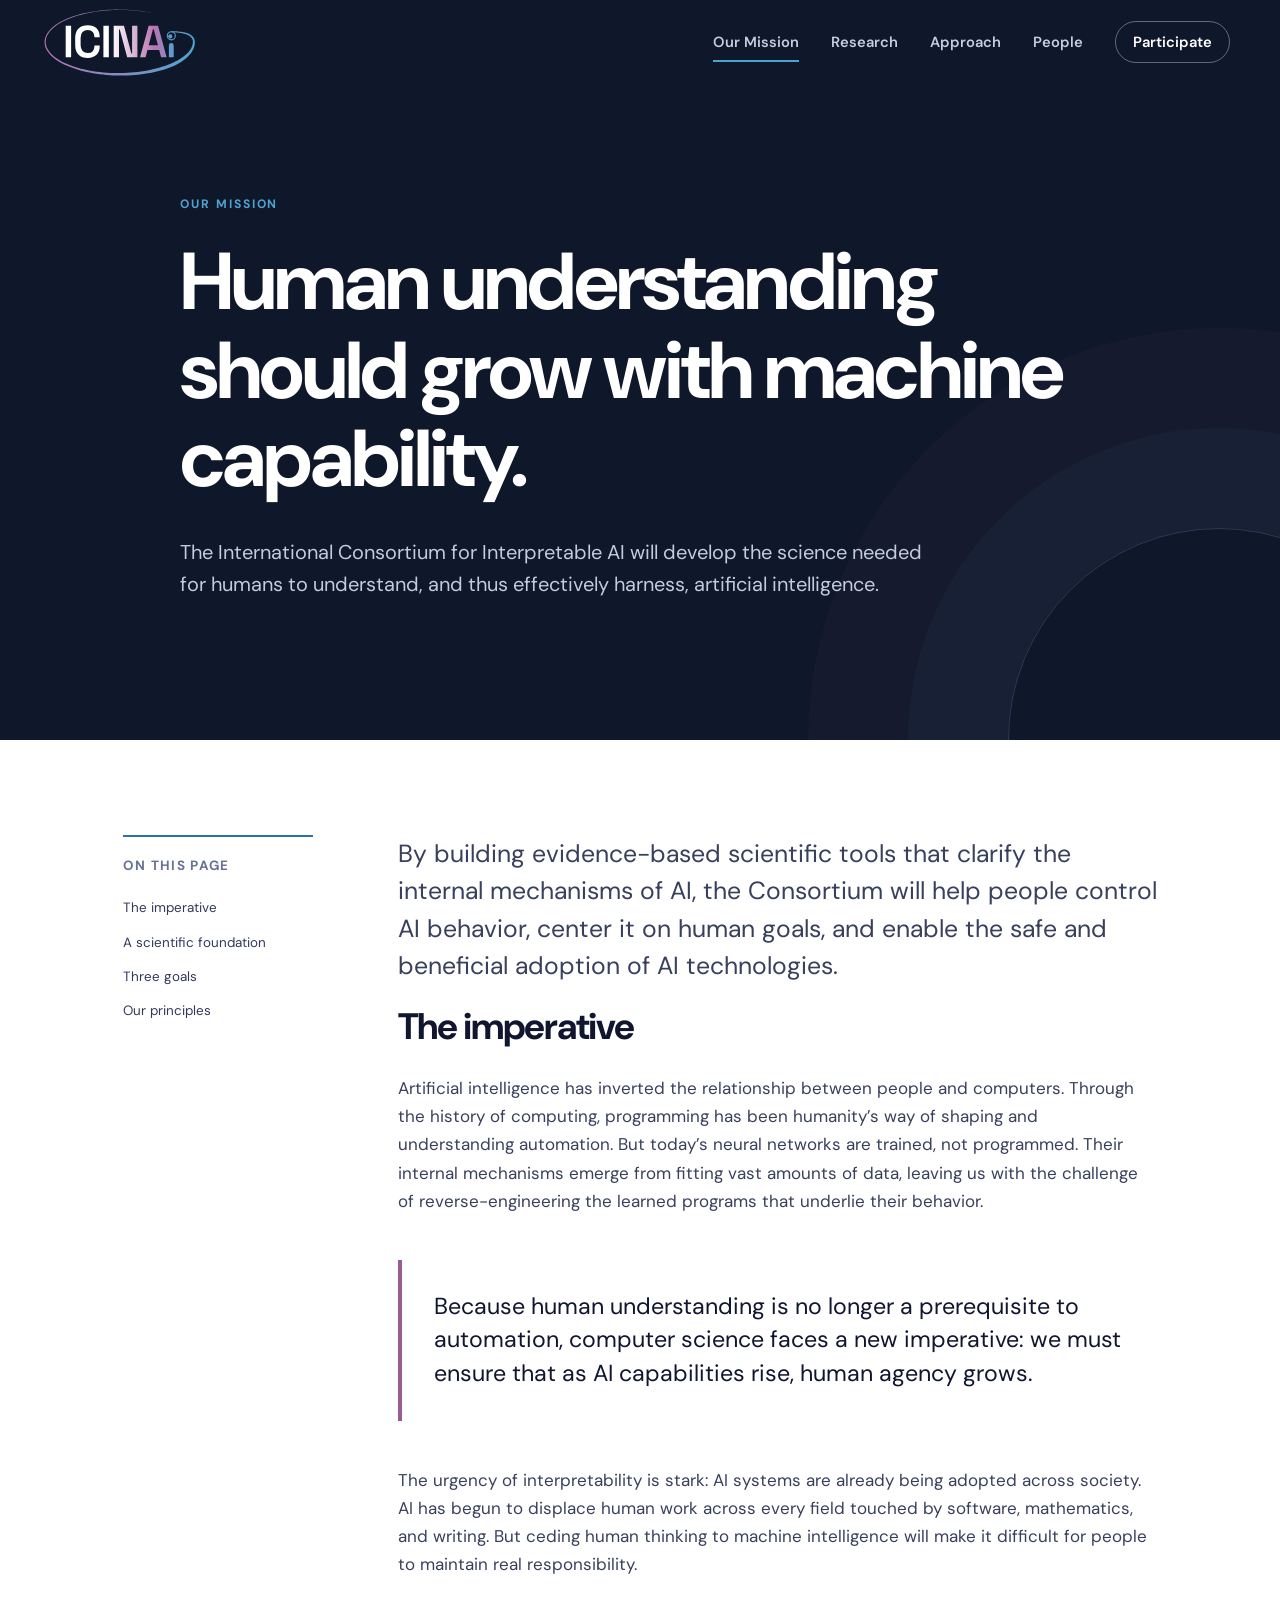
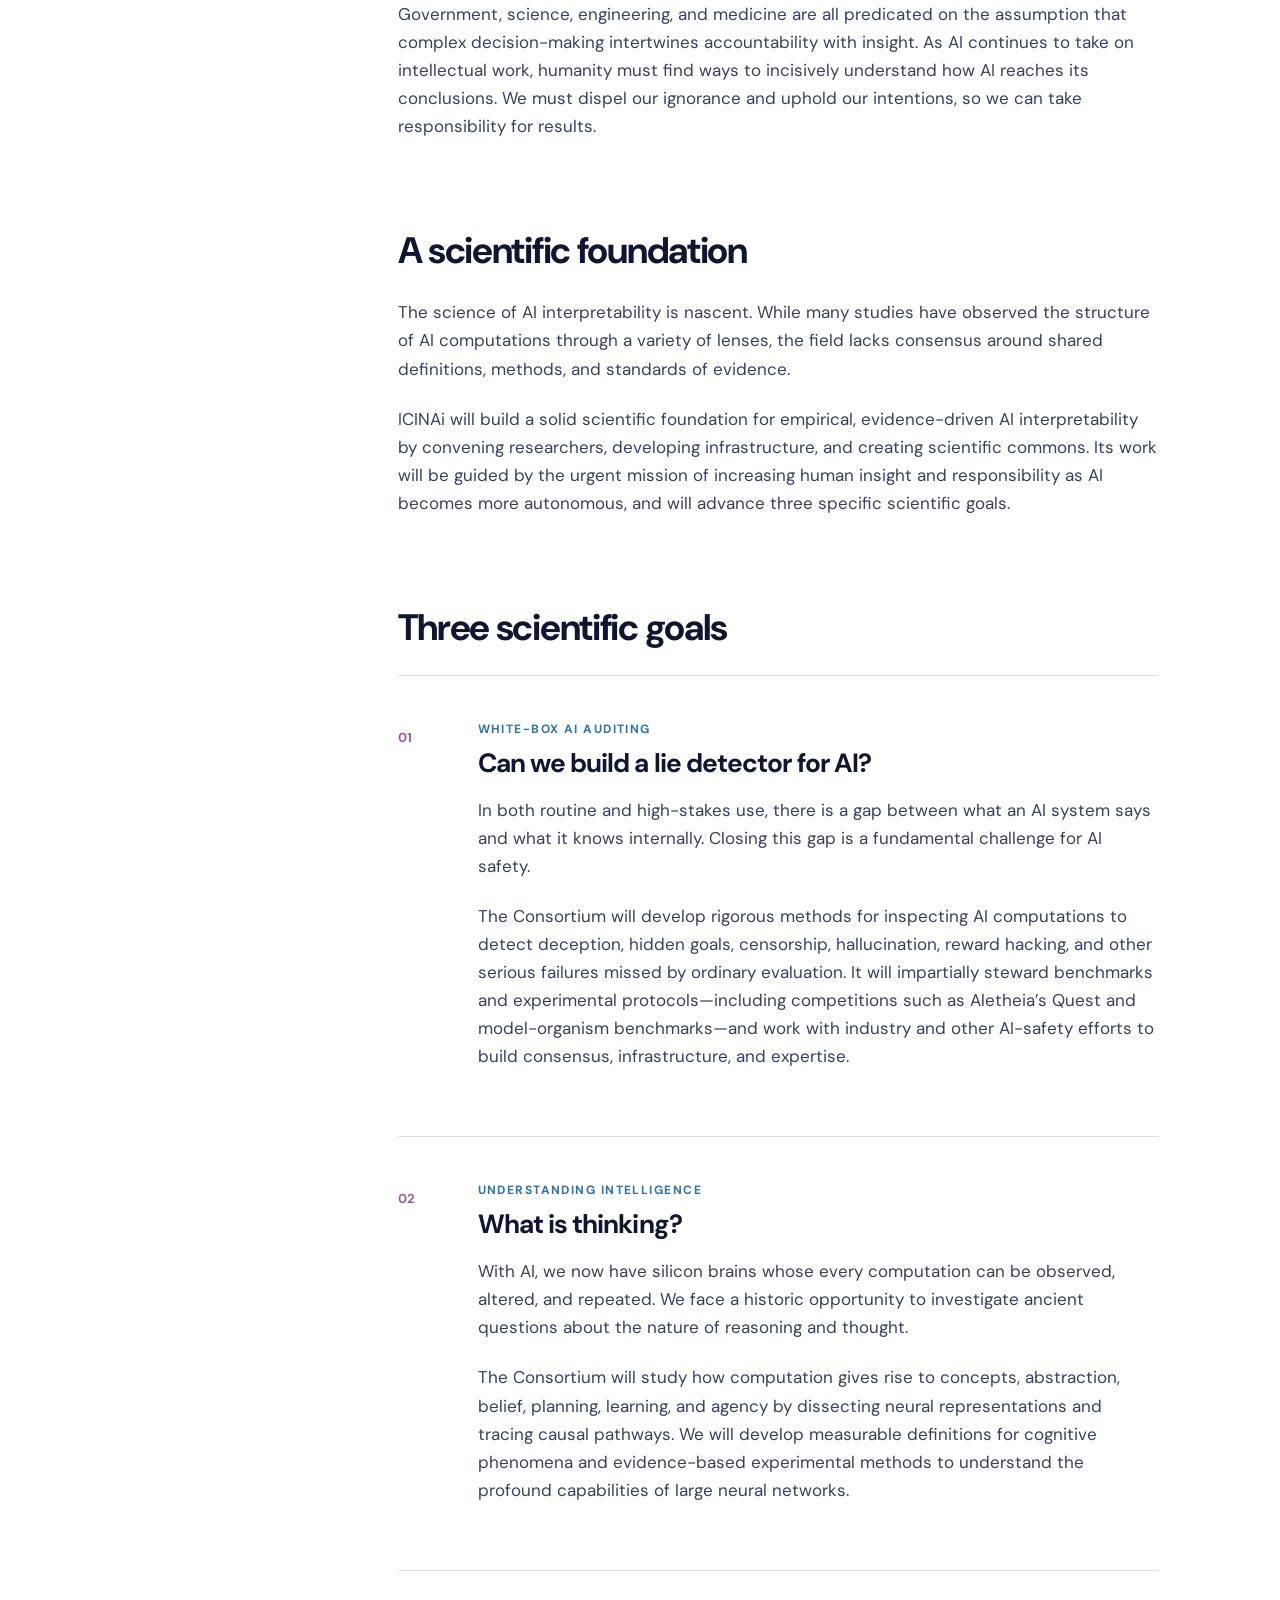
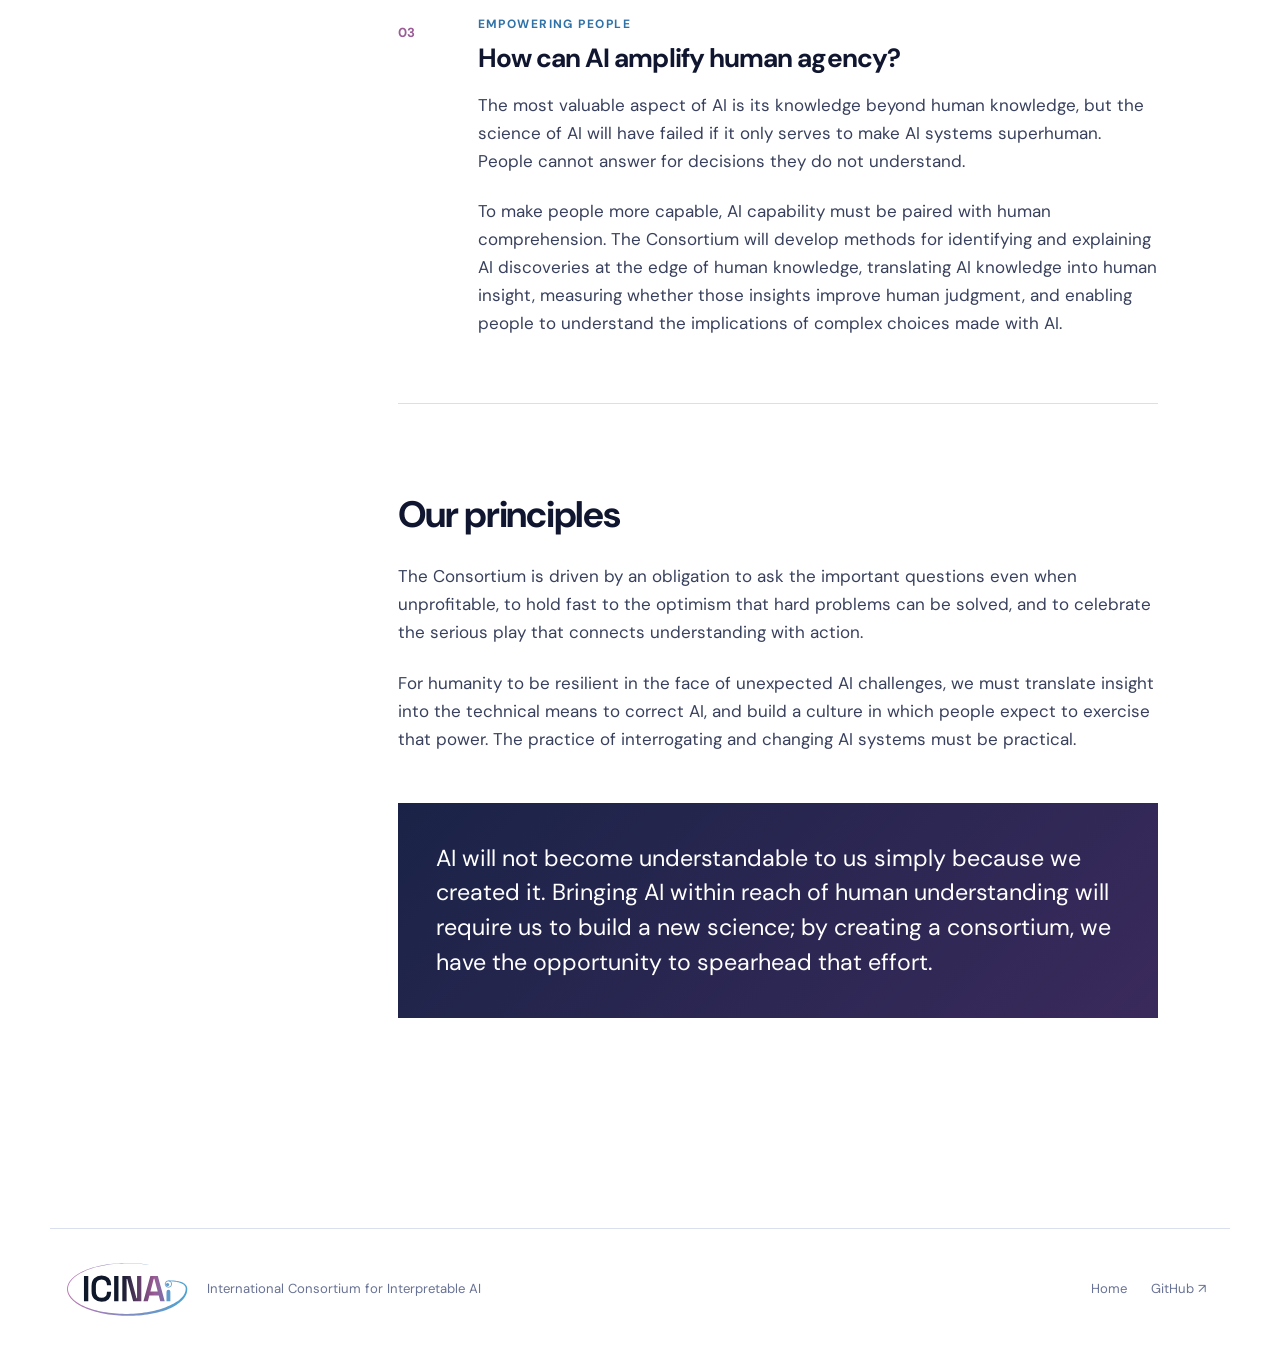
==== commit a77cf68b: "Return headings to Manrope Co-Authored-By: Claude Opus 5.5 <noreply@anthropic.com> Claude-Session: h" ====
--- a/mission/index.html
+++ b/mission/index.html
@@ -17,7 +17,7 @@
   <meta name="twitter:card" content="summary_large_image">
   <link rel="preconnect" href="https://fonts.googleapis.com">
   <link rel="preconnect" href="https://fonts.gstatic.com" crossorigin>
-  <link href="https://fonts.googleapis.com/css2?family=DM+Sans:wght@400;500;600;700&family=Space+Grotesk:wght@500;600;700&display=swap" rel="stylesheet">
+  <link href="https://fonts.googleapis.com/css2?family=DM+Sans:wght@400;500;600;700&family=Manrope:wght@500;600;700&display=swap" rel="stylesheet">
   <link rel="stylesheet" href="../styles.css">
 </head>
 <body class="mission-page">
--- a/styles.css
+++ b/styles.css
@@ -16,7 +16,7 @@
   --line: #d9dfef;
   --muted: #687294;
   --max: 1180px;
-  --display: "Space Grotesk", "DM Sans", sans-serif;
+  --display: "Manrope", "DM Sans", sans-serif;
   --body: "DM Sans", sans-serif;
 }
 
@@ -55,7 +55,7 @@
 .section-label .lowercase-i, .mission-kicker .lowercase-i { margin-left: -.08em; }
 h1, h2, h3 { font-family: var(--display); letter-spacing: -.035em; line-height: 1.1; margin-top: 0; }
 .hero h1 { font-size: clamp(3rem, 6.4vw, 6.1rem); max-width: 980px; margin-bottom: 30px; font-weight: 600; }
-.hero h1 em { font-style: normal; color: var(--brand-blue); background: var(--brand-gradient); -webkit-background-clip: text; background-clip: text; -webkit-text-fill-color: transparent; }
+.hero h1 em { font-style: normal; }
 .hero-lede { font-size: clamp(1.05rem, 1.7vw, 1.3rem); max-width: 700px; color: #c1cbe6; line-height: 1.55; }
 .hero-actions { display: flex; gap: 12px; margin-top: 40px; }
 .button { display: inline-flex; align-items: center; justify-content: center; gap: 10px; min-height: 50px; padding: 0 23px; border-radius: 6px; font-weight: 600; font-size: .95rem; }
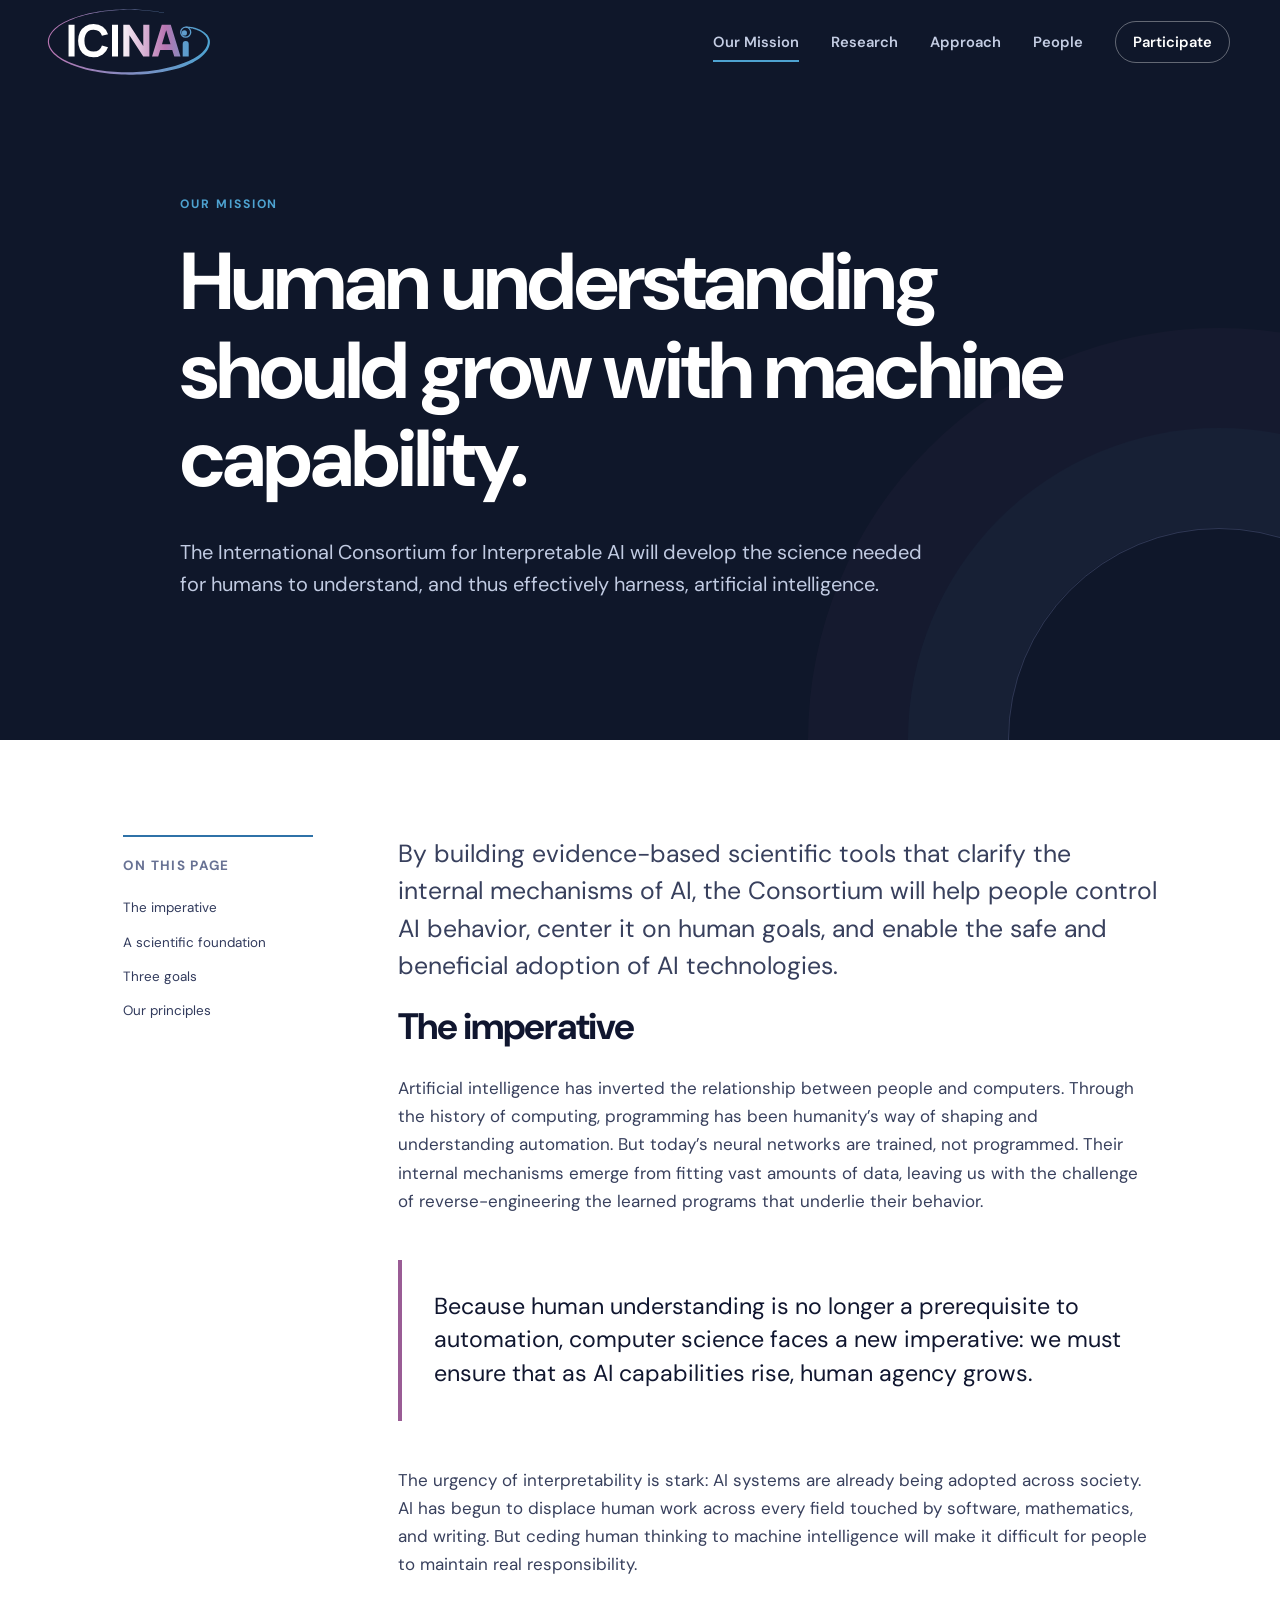
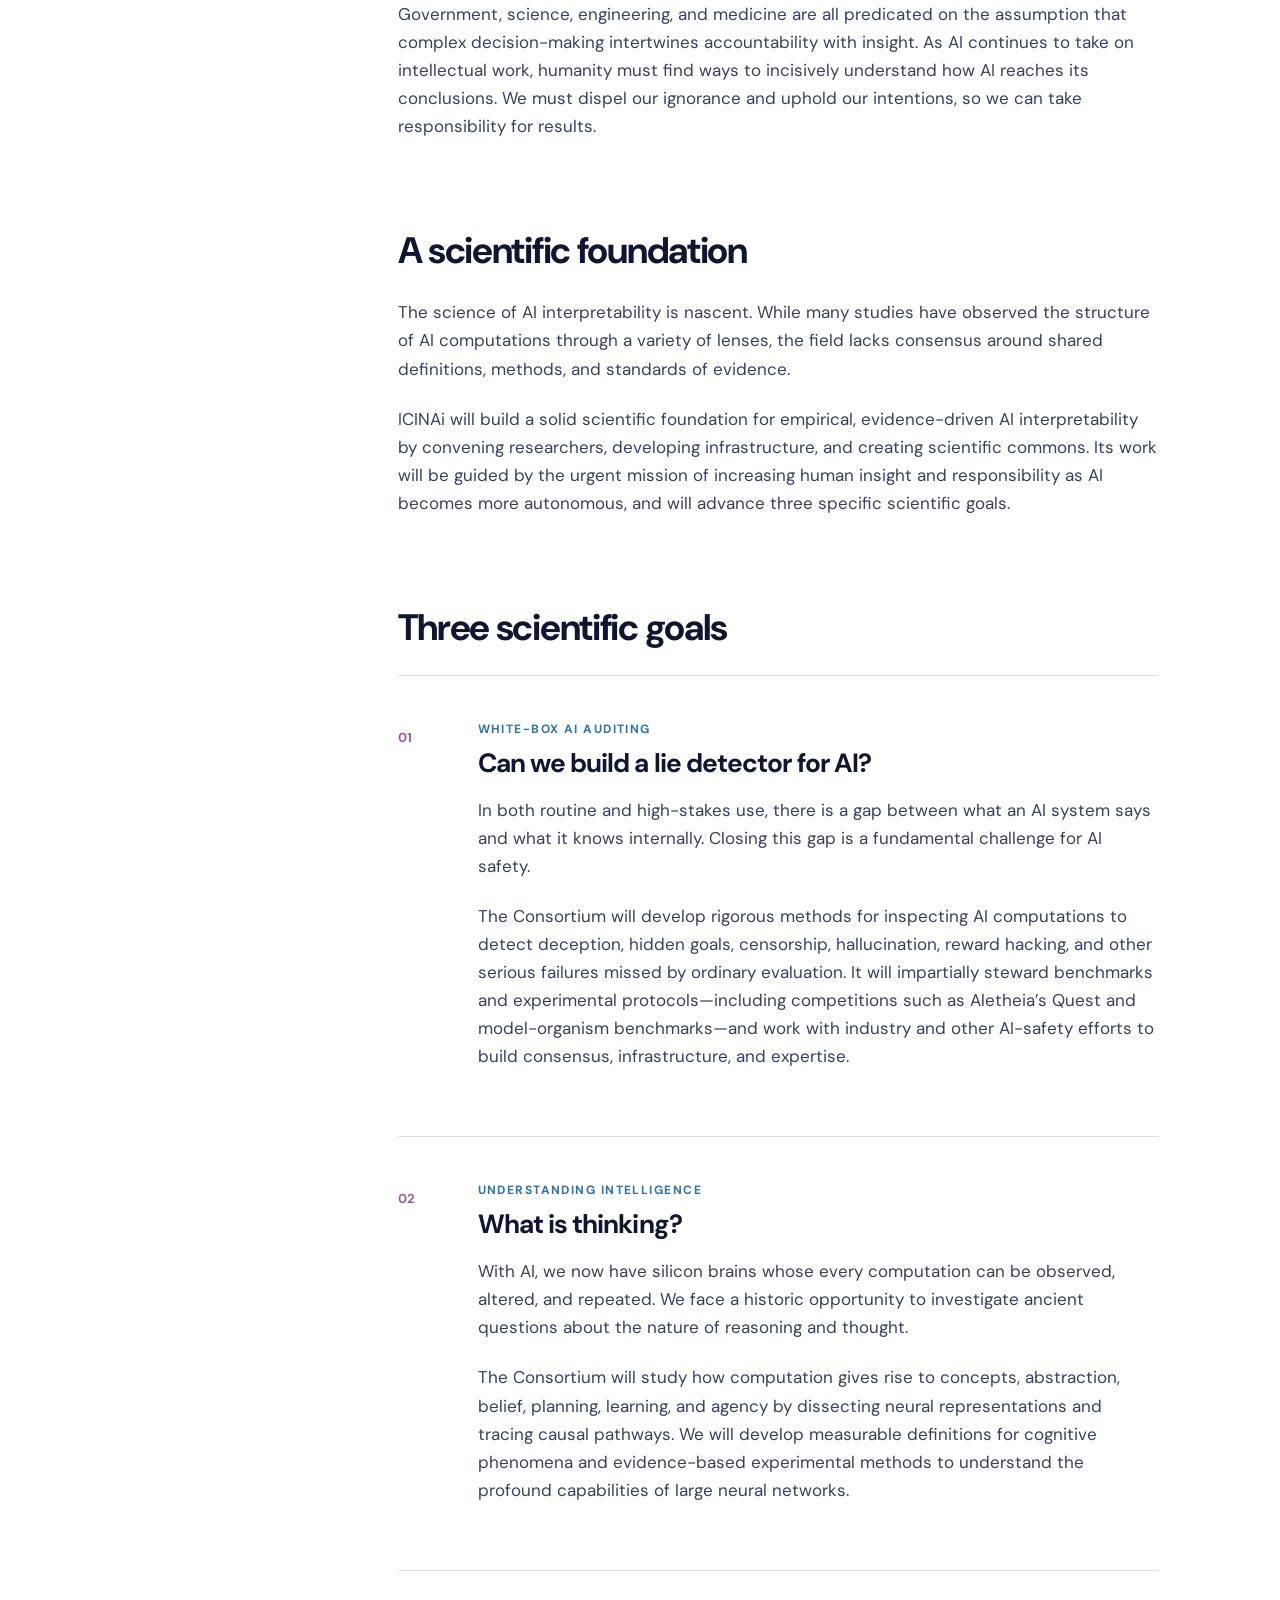
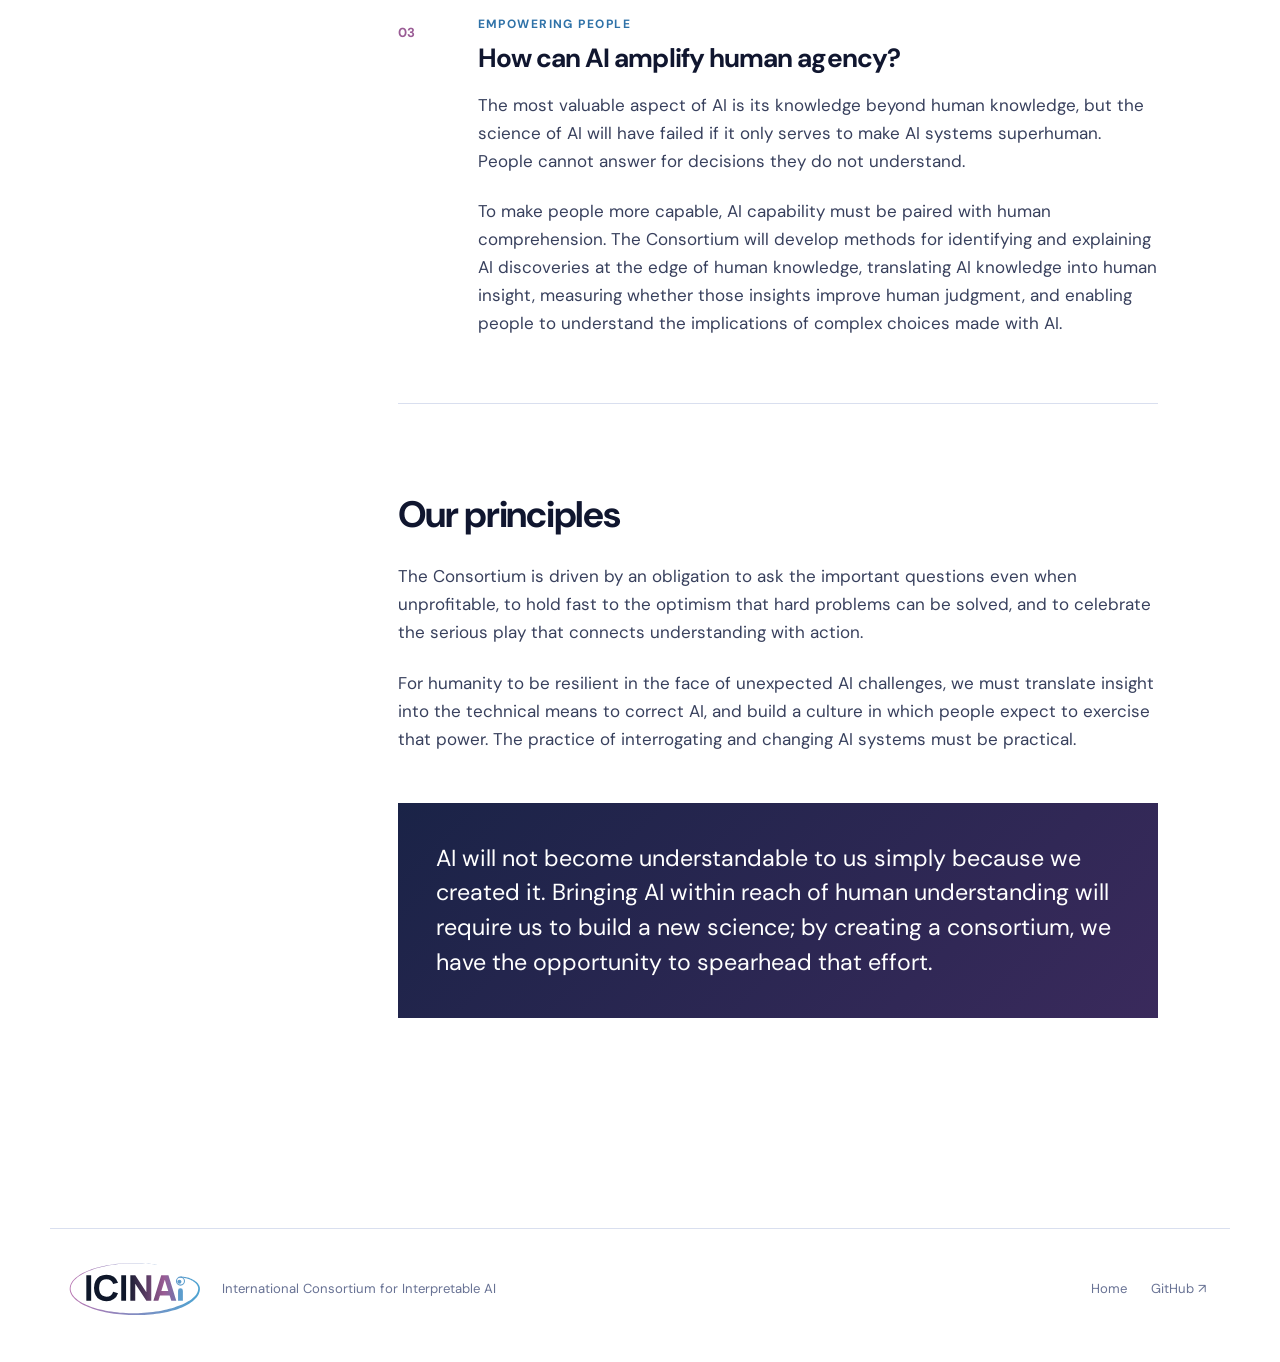
==== commit a05d8d71: "Set the ICINAi wordmark in Manrope ExtraBold Matches the site's Manrope headings. The build script n" ====
--- a/mission/index.html
+++ b/mission/index.html
@@ -24,7 +24,7 @@
   <a class="skip-link" href="#main">Skip to content</a>
   <header class="site-header dark-header">
     <a class="brand" href="../" aria-label="ICINAi home">
-      <img class="brand-logo" src="../brand/logo/icinai-logo-color-on-dark.svg" alt="ICINAi" width="155" height="70">
+      <img class="brand-logo" src="../brand/logo/icinai-logo-color-on-dark.svg" alt="ICINAi" width="173" height="70">
     </a>
     <button class="menu-button" aria-expanded="false" aria-controls="site-nav">Menu</button>
     <nav id="site-nav" class="site-nav" aria-label="Primary navigation">
@@ -111,7 +111,7 @@
   </main>
 
   <footer class="site-footer">
-    <div class="footer-brand"><img class="footer-logo" src="../brand/logo/icinai-logo-color-on-light.svg" alt="ICINAi" width="124" height="56"><span>International Consortium for Interpretable AI</span></div>
+    <div class="footer-brand"><img class="footer-logo" src="../brand/logo/icinai-logo-color-on-light.svg" alt="ICINAi" width="139" height="56"><span>International Consortium for Interpretable AI</span></div>
     <div class="footer-meta"><a href="../index.html">Home</a><a href="https://github.com/icinai">GitHub ↗</a></div>
   </footer>
   <script src="../script.js"></script>
